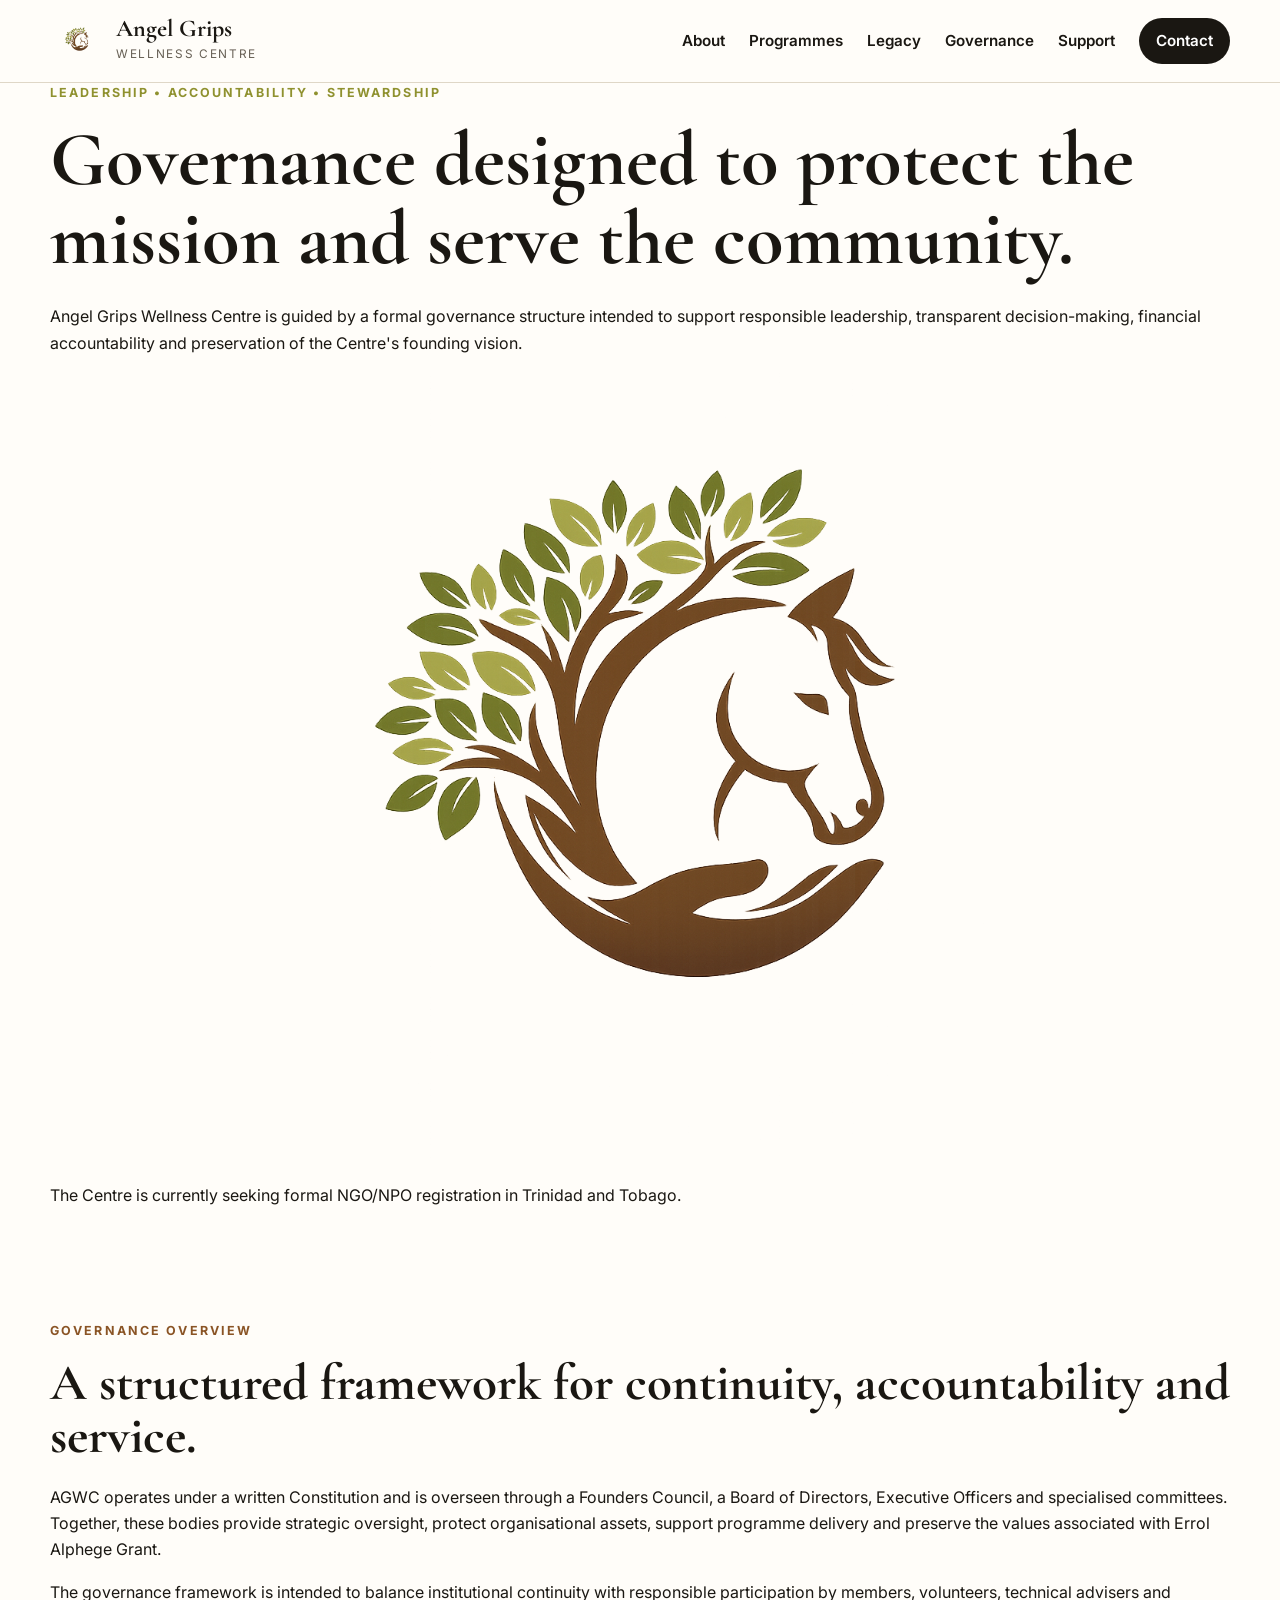
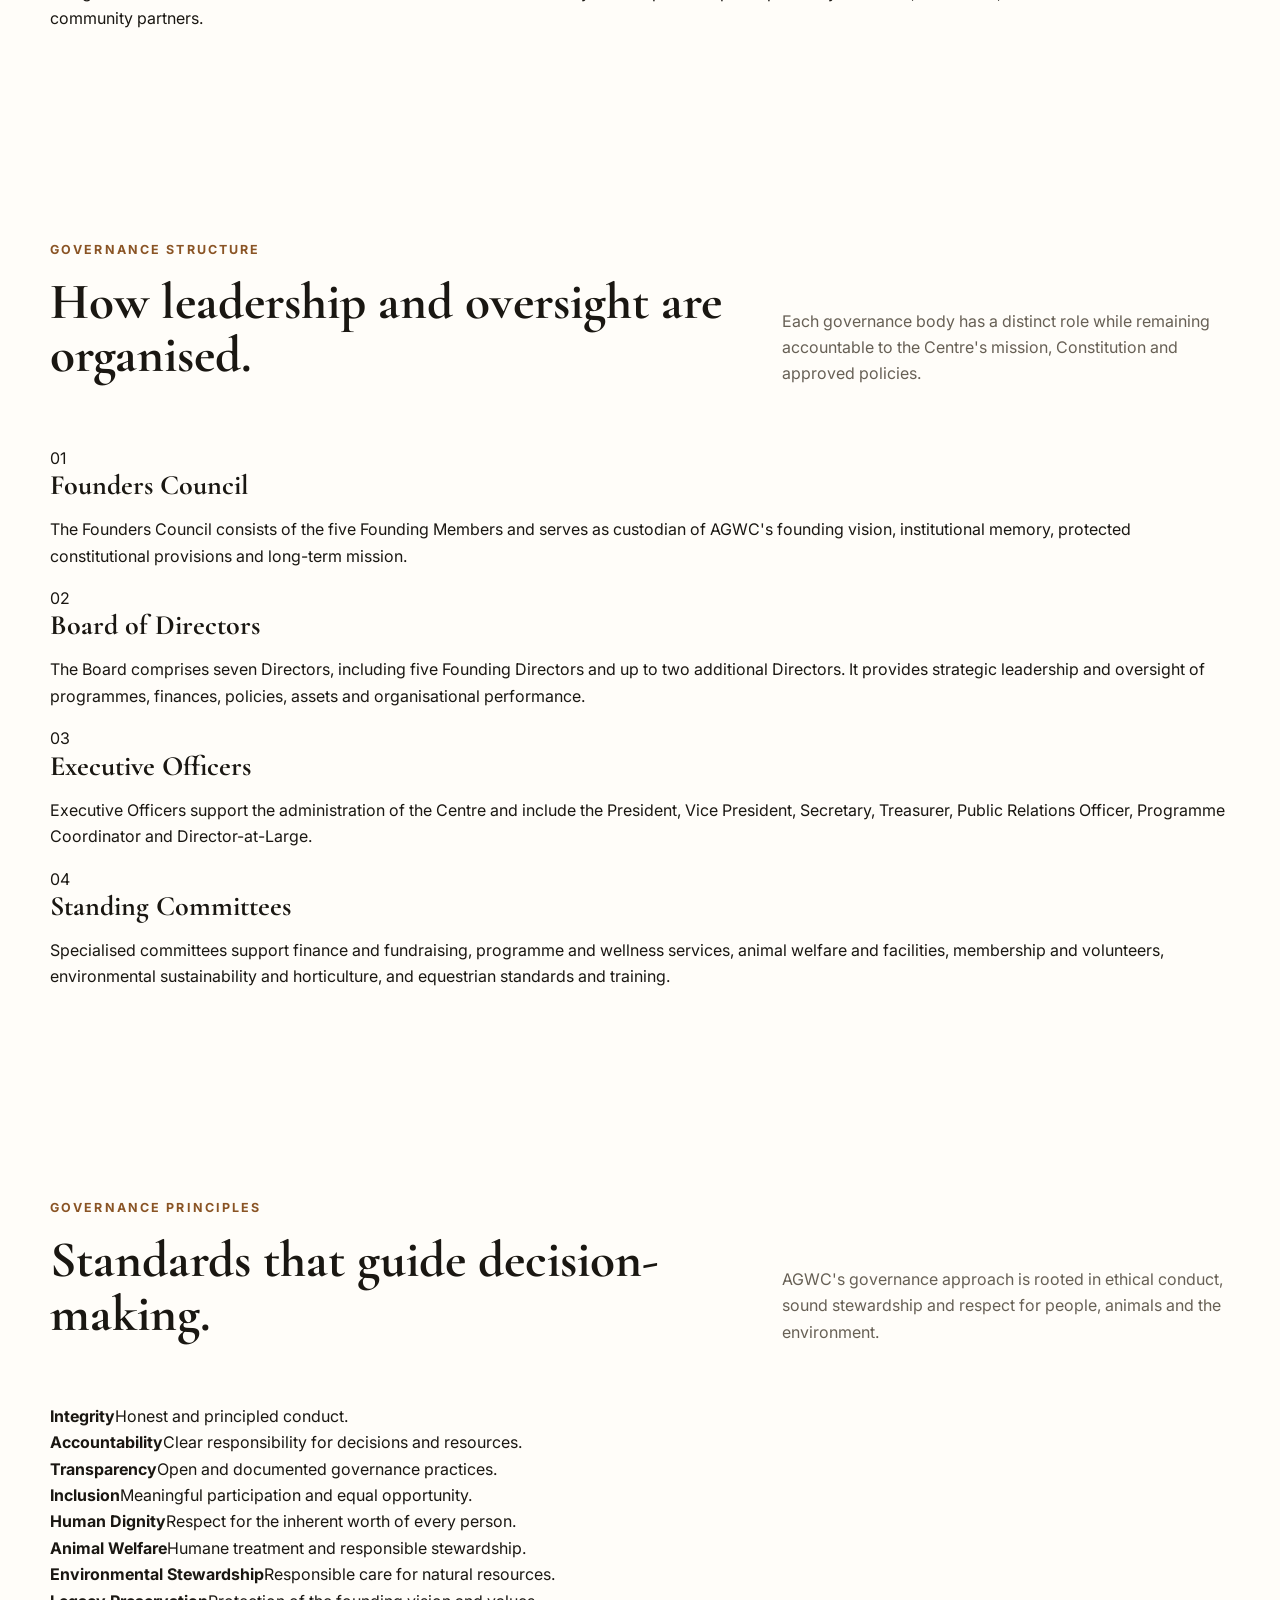
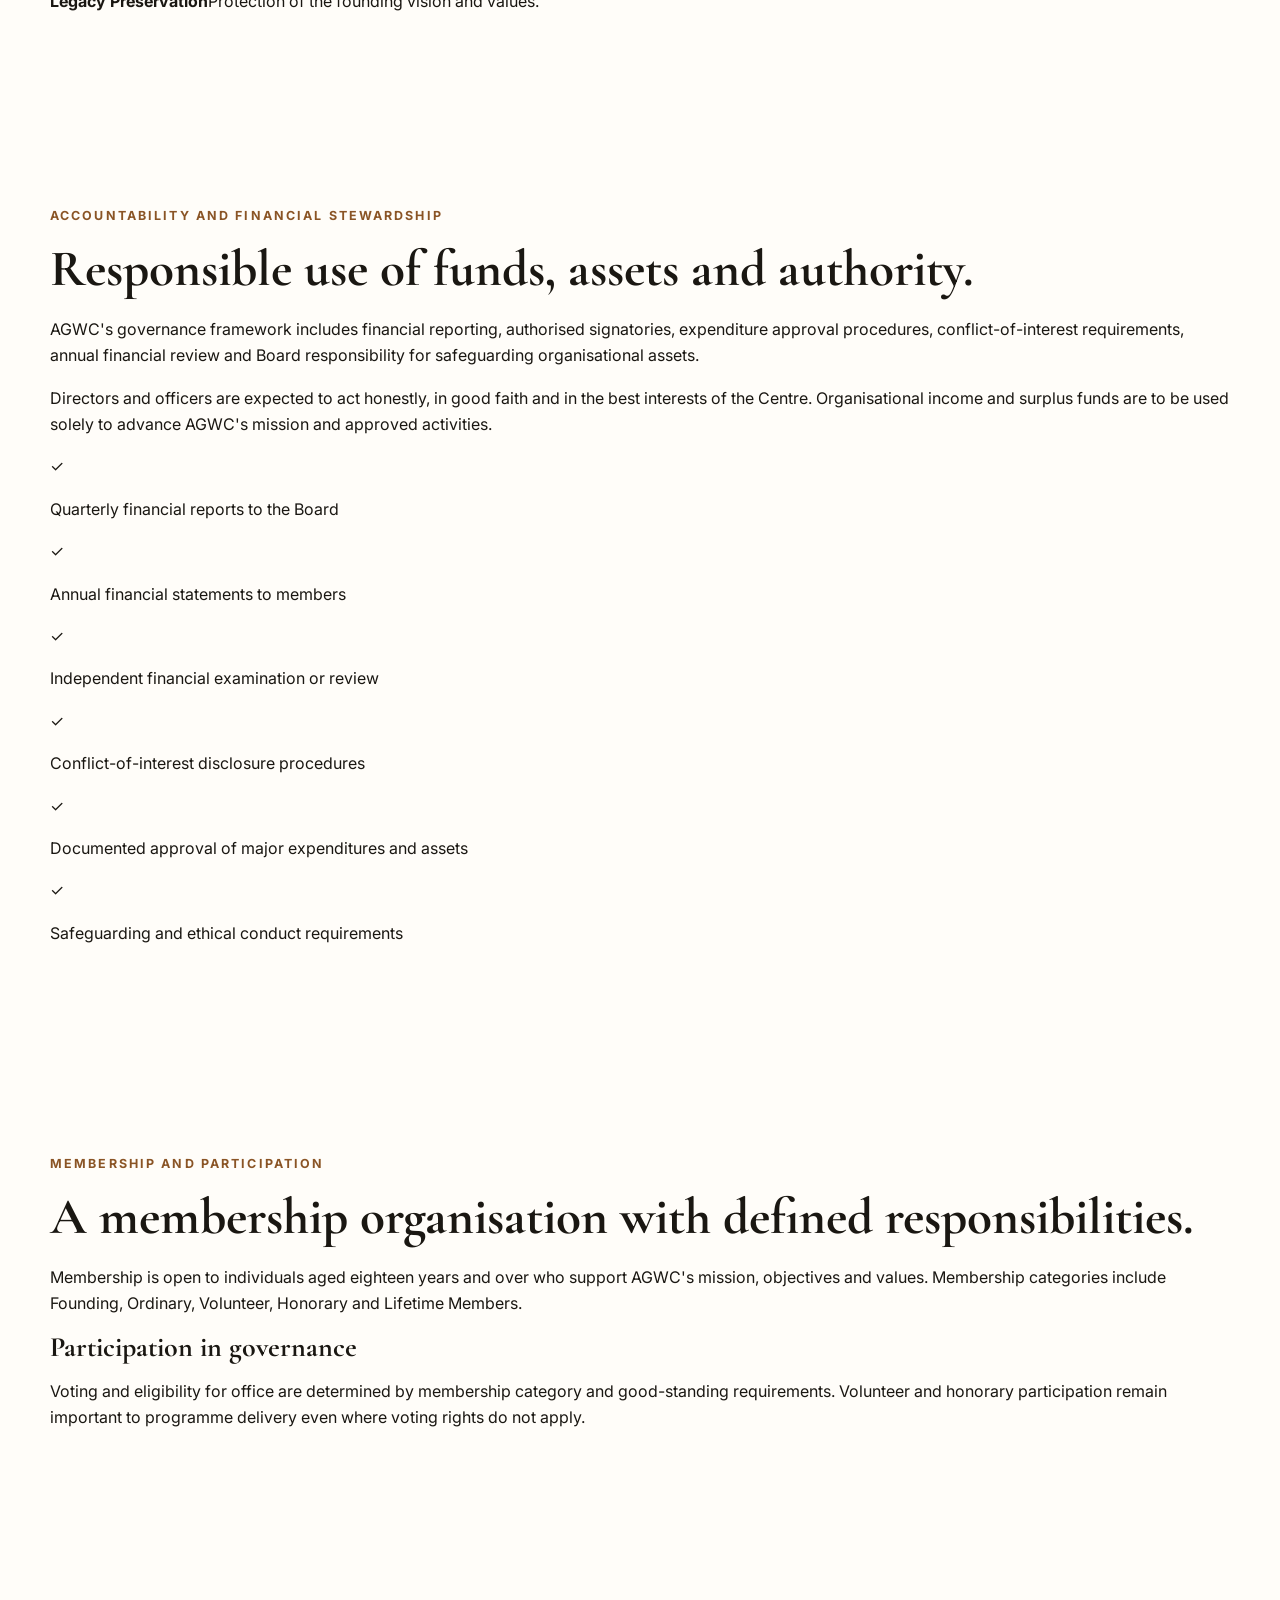
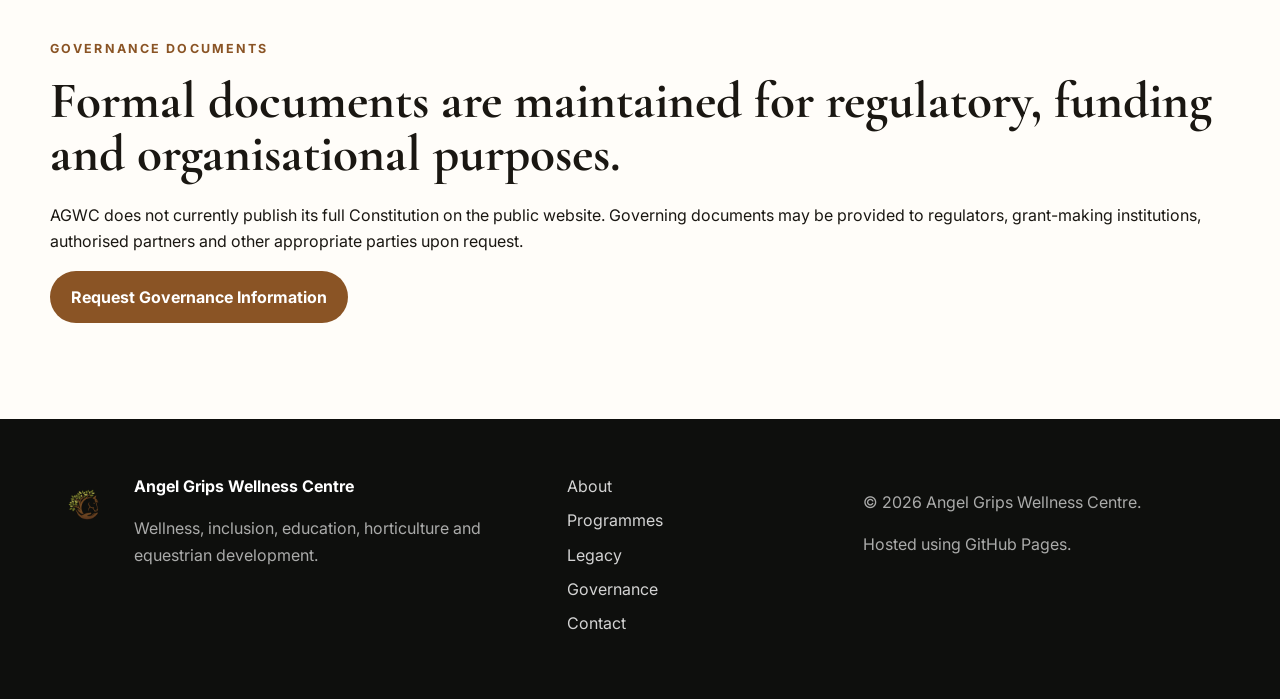
==== governance.html @ 76f5ae63 "Add files via upload" ====
<!DOCTYPE html>
<html lang="en">
<head>
  <meta charset="UTF-8">
  <meta name="viewport" content="width=device-width, initial-scale=1.0">
  <meta name="description" content="Governance structure, accountability principles and leadership framework of Angel Grips Wellness Centre.">
  <title>Governance | Angel Grips Wellness Centre</title>
  <link rel="preconnect" href="https://fonts.googleapis.com">
  <link rel="preconnect" href="https://fonts.gstatic.com" crossorigin>
  <link href="https://fonts.googleapis.com/css2?family=Cormorant+Garamond:wght@600;700&family=Inter:wght@400;500;600;700&display=swap" rel="stylesheet">
  <link rel="stylesheet" href="assets/css/styles.css">
  <link rel="stylesheet" href="assets/css/governance.css">
</head>
<body>
  <a class="skip-link" href="#main-content">Skip to main content</a>

  <header class="site-header">
    <div class="container nav-wrap">
      <a class="brand" href="index.html" aria-label="Angel Grips Wellness Centre home">
        <img src="assets/images/AngelGripsLogo.png" alt="" class="brand-logo">
        <div>
          <span class="brand-name">Angel Grips</span>
          <span class="brand-subtitle">Wellness Centre</span>
        </div>
      </a>

      <button class="menu-toggle" aria-expanded="false" aria-controls="primary-navigation">
        <span class="sr-only">Open navigation</span>
        <span></span><span></span><span></span>
      </button>

      <nav id="primary-navigation" class="primary-nav" aria-label="Primary navigation">
        <a href="index.html#about">About</a>
        <a href="index.html#programmes">Programmes</a>
        <a href="index.html#legacy">Legacy</a>
        <a href="governance.html" aria-current="page">Governance</a>
        <a href="index.html#support">Support</a>
        <a class="nav-button" href="index.html#contact">Contact</a>
      </nav>
    </div>
  </header>

  <main id="main-content">
    <section class="governance-hero">
      <div class="container governance-hero-grid">
        <div>
          <p class="eyebrow">Leadership • Accountability • Stewardship</p>
          <h1>Governance designed to protect the mission and serve the community.</h1>
          <p class="governance-hero-copy">
            Angel Grips Wellness Centre is guided by a formal governance structure intended to support
            responsible leadership, transparent decision-making, financial accountability and preservation
            of the Centre's founding vision.
          </p>
        </div>

        <div class="governance-hero-panel">
          <img src="assets/images/AngelGripsLogo.png" alt="Angel Grips Wellness Centre logo" class="governance-hero-logo">
          <p>The Centre is currently seeking formal NGO/NPO registration in Trinidad and Tobago.</p>
        </div>
      </div>
    </section>

    <section class="section governance-overview">
      <div class="container governance-intro">
        <div>
          <p class="section-kicker">Governance overview</p>
          <h2>A structured framework for continuity, accountability and service.</h2>
        </div>
        <div>
          <p>
            AGWC operates under a written Constitution and is overseen through a Founders Council,
            a Board of Directors, Executive Officers and specialised committees. Together, these bodies
            provide strategic oversight, protect organisational assets, support programme delivery and
            preserve the values associated with Errol Alphege Grant.
          </p>
          <p>
            The governance framework is intended to balance institutional continuity with responsible
            participation by members, volunteers, technical advisers and community partners.
          </p>
        </div>
      </div>
    </section>

    <section class="section governance-structure-section">
      <div class="container">
        <div class="section-heading">
          <div>
            <p class="section-kicker">Governance structure</p>
            <h2>How leadership and oversight are organised.</h2>
          </div>
          <p>
            Each governance body has a distinct role while remaining accountable to the Centre's
            mission, Constitution and approved policies.
          </p>
        </div>

        <div class="governance-grid">
          <article class="governance-card">
            <span class="governance-card-number">01</span>
            <h3>Founders Council</h3>
            <p>
              The Founders Council consists of the five Founding Members and serves as custodian of
              AGWC's founding vision, institutional memory, protected constitutional provisions and
              long-term mission.
            </p>
          </article>

          <article class="governance-card">
            <span class="governance-card-number">02</span>
            <h3>Board of Directors</h3>
            <p>
              The Board comprises seven Directors, including five Founding Directors and up to two
              additional Directors. It provides strategic leadership and oversight of programmes,
              finances, policies, assets and organisational performance.
            </p>
          </article>

          <article class="governance-card">
            <span class="governance-card-number">03</span>
            <h3>Executive Officers</h3>
            <p>
              Executive Officers support the administration of the Centre and include the President,
              Vice President, Secretary, Treasurer, Public Relations Officer, Programme Coordinator
              and Director-at-Large.
            </p>
          </article>

          <article class="governance-card">
            <span class="governance-card-number">04</span>
            <h3>Standing Committees</h3>
            <p>
              Specialised committees support finance and fundraising, programme and wellness services,
              animal welfare and facilities, membership and volunteers, environmental sustainability
              and horticulture, and equestrian standards and training.
            </p>
          </article>
        </div>
      </div>
    </section>

    <section class="section governance-principles-section">
      <div class="container">
        <div class="section-heading">
          <div>
            <p class="section-kicker">Governance principles</p>
            <h2>Standards that guide decision-making.</h2>
          </div>
          <p>
            AGWC's governance approach is rooted in ethical conduct, sound stewardship and respect
            for people, animals and the environment.
          </p>
        </div>

        <div class="principles-grid">
          <div class="principle-item"><strong>Integrity</strong><span>Honest and principled conduct.</span></div>
          <div class="principle-item"><strong>Accountability</strong><span>Clear responsibility for decisions and resources.</span></div>
          <div class="principle-item"><strong>Transparency</strong><span>Open and documented governance practices.</span></div>
          <div class="principle-item"><strong>Inclusion</strong><span>Meaningful participation and equal opportunity.</span></div>
          <div class="principle-item"><strong>Human Dignity</strong><span>Respect for the inherent worth of every person.</span></div>
          <div class="principle-item"><strong>Animal Welfare</strong><span>Humane treatment and responsible stewardship.</span></div>
          <div class="principle-item"><strong>Environmental Stewardship</strong><span>Responsible care for natural resources.</span></div>
          <div class="principle-item"><strong>Legacy Preservation</strong><span>Protection of the founding vision and values.</span></div>
        </div>
      </div>
    </section>

    <section class="section accountability-section">
      <div class="container accountability-layout">
        <div class="accountability-copy">
          <p class="section-kicker">Accountability and financial stewardship</p>
          <h2>Responsible use of funds, assets and authority.</h2>
          <p>
            AGWC's governance framework includes financial reporting, authorised signatories,
            expenditure approval procedures, conflict-of-interest requirements, annual financial
            review and Board responsibility for safeguarding organisational assets.
          </p>
          <p>
            Directors and officers are expected to act honestly, in good faith and in the best
            interests of the Centre. Organisational income and surplus funds are to be used solely
            to advance AGWC's mission and approved activities.
          </p>
        </div>

        <div class="accountability-list" aria-label="Accountability measures">
          <div><span>✓</span><p>Quarterly financial reports to the Board</p></div>
          <div><span>✓</span><p>Annual financial statements to members</p></div>
          <div><span>✓</span><p>Independent financial examination or review</p></div>
          <div><span>✓</span><p>Conflict-of-interest disclosure procedures</p></div>
          <div><span>✓</span><p>Documented approval of major expenditures and assets</p></div>
          <div><span>✓</span><p>Safeguarding and ethical conduct requirements</p></div>
        </div>
      </div>
    </section>

    <section class="section membership-section">
      <div class="container membership-layout">
        <div>
          <p class="section-kicker">Membership and participation</p>
          <h2>A membership organisation with defined responsibilities.</h2>
          <p>
            Membership is open to individuals aged eighteen years and over who support AGWC's
            mission, objectives and values. Membership categories include Founding, Ordinary,
            Volunteer, Honorary and Lifetime Members.
          </p>
        </div>

        <div class="membership-note">
          <h3>Participation in governance</h3>
          <p>
            Voting and eligibility for office are determined by membership category and good-standing
            requirements. Volunteer and honorary participation remain important to programme delivery
            even where voting rights do not apply.
          </p>
        </div>
      </div>
    </section>

    <section class="section documents-section">
      <div class="container documents-panel">
        <div>
          <p class="section-kicker">Governance documents</p>
          <h2>Formal documents are maintained for regulatory, funding and organisational purposes.</h2>
          <p>
            AGWC does not currently publish its full Constitution on the public website.
            Governing documents may be provided to regulators, grant-making institutions,
            authorised partners and other appropriate parties upon request.
          </p>
        </div>

        <div>
          <a class="button button-primary" href="index.html#contact">Request Governance Information</a>
        </div>
      </div>
    </section>
  </main>

  <footer class="site-footer">
    <div class="container footer-grid">
      <div class="footer-brand">
        <img src="assets/images/AngelGripsLogo.png" alt="" class="footer-logo">
        <div>
          <strong>Angel Grips Wellness Centre</strong>
          <p>Wellness, inclusion, education, horticulture and equestrian development.</p>
        </div>
      </div>

      <div>
        <a href="index.html#about">About</a>
        <a href="index.html#programmes">Programmes</a>
        <a href="index.html#legacy">Legacy</a>
        <a href="governance.html">Governance</a>
        <a href="index.html#contact">Contact</a>
      </div>

      <div>
        <p>© <span id="year"></span> Angel Grips Wellness Centre.</p>
        <p>Hosted using GitHub Pages.</p>
      </div>
    </div>
  </footer>

  <script src="assets/js/main.js"></script>
</body>
</html>
---- assets/css/styles.css ----
/* AGWC Homepage Version 2 */
:root {
  --ink: #1a1712;
  --cream: #f5efe3;
  --paper: #fffdf9;
  --bronze: #8a5425;
  --bronze-deep: #603714;
  --olive: #8f912f;
  --olive-soft: #dfe2b9;
  --green: #2f4734;
  --muted: #676055;
  --line: #d8cdbb;
  --shadow: 0 20px 50px rgba(26, 23, 18, 0.10);
  --radius: 20px;
  --container: 1180px;
}

* { box-sizing: border-box; }

html { scroll-behavior: smooth; }

body {
  margin: 0;
  font-family: "Inter", Arial, sans-serif;
  color: var(--ink);
  background: var(--paper);
  line-height: 1.65;
}

img { max-width: 100%; }

a { color: inherit; }

.container {
  width: min(calc(100% - 40px), var(--container));
  margin-inline: auto;
}

.skip-link {
  position: absolute;
  left: -9999px;
  top: 10px;
  background: var(--ink);
  color: white;
  padding: 10px 14px;
  z-index: 1000;
}

.skip-link:focus { left: 10px; }

.sr-only {
  position: absolute;
  width: 1px;
  height: 1px;
  padding: 0;
  margin: -1px;
  overflow: hidden;
  clip: rect(0, 0, 0, 0);
  white-space: nowrap;
  border: 0;
}

.site-header {
  position: sticky;
  top: 0;
  z-index: 50;
  background: rgba(255, 253, 249, 0.97);
  backdrop-filter: blur(12px);
  border-bottom: 1px solid rgba(216, 205, 187, 0.8);
}

.nav-wrap {
  min-height: 82px;
  display: flex;
  align-items: center;
  justify-content: space-between;
  gap: 28px;
}

.brand {
  display: inline-flex;
  align-items: center;
  gap: 12px;
  text-decoration: none;
}

.brand-logo {
  width: 54px;
  height: 54px;
  object-fit: contain;
}

.brand-name,
.brand-subtitle { display: block; }

.brand-name {
  font-family: "Cormorant Garamond", serif;
  font-size: 1.5rem;
  font-weight: 700;
  line-height: 1;
}

.brand-subtitle {
  font-size: 0.74rem;
  letter-spacing: 0.14em;
  text-transform: uppercase;
  color: var(--muted);
  margin-top: 4px;
}

.primary-nav {
  display: flex;
  align-items: center;
  gap: 24px;
}

.primary-nav a {
  text-decoration: none;
  font-weight: 600;
  font-size: 0.95rem;
}

.primary-nav a:hover,
.primary-nav a:focus-visible {
  color: var(--bronze);
}

.nav-button {
  padding: 10px 17px;
  border-radius: 999px;
  background: var(--ink);
  color: white !important;
}

.menu-toggle {
  display: none;
  border: 0;
  background: transparent;
  padding: 8px;
}

.menu-toggle span:not(.sr-only) {
  display: block;
  width: 26px;
  height: 2px;
  margin: 5px 0;
  background: var(--ink);
}

.hero {
  position: relative;
  overflow: hidden;
  background:
    radial-gradient(circle at 82% 28%, rgba(143,145,47,0.18), transparent 24%),
    radial-gradient(circle at 12% 18%, rgba(138,84,37,0.11), transparent 26%),
    linear-gradient(135deg, #fffdf9 0%, #f5efe3 100%);
}

.hero::after {
  content: "";
  position: absolute;
  inset: auto -8% -36% auto;
  width: 620px;
  height: 620px;
  border-radius: 50%;
  border: 1px solid rgba(138,84,37,0.13);
}

.hero-grid {
  min-height: 690px;
  display: grid;
  grid-template-columns: 1.05fr 0.95fr;
  gap: 60px;
  align-items: center;
  padding-block: 90px;
  position: relative;
  z-index: 1;
}

.eyebrow,
.section-kicker {
  margin: 0 0 16px;
  text-transform: uppercase;
  letter-spacing: 0.17em;
  font-size: 0.78rem;
  font-weight: 700;
}

.eyebrow { color: var(--olive); }
.section-kicker { color: var(--bronze); }

h1, h2, h3 {
  font-family: "Cormorant Garamond", serif;
  line-height: 1.04;
  margin-top: 0;
}

h1 {
  font-size: clamp(3.2rem, 6vw, 5.9rem);
  margin-bottom: 24px;
}

h2 {
  font-size: clamp(2.2rem, 4vw, 3.7rem);
  margin-bottom: 20px;
}

h3 {
  font-size: 1.75rem;
  margin-bottom: 12px;
}

.hero-copy {
  max-width: 700px;
  font-size: 1.15rem;
  color: var(--muted);
}

.hero-actions,
.support-actions {
  display: flex;
  flex-wrap: wrap;
  gap: 14px;
  margin-top: 32px;
}

.button {
  display: inline-flex;
  align-items: center;
  justify-content: center;
  min-height: 48px;
  padding: 12px 20px;
  border-radius: 999px;
  font-weight: 700;
  text-decoration: none;
  border: 1px solid transparent;
  transition: transform 0.18s ease, background 0.18s ease;
}

.button:hover,
.button:focus-visible {
  transform: translateY(-2px);
}

.button-primary {
  background: var(--bronze);
  color: white;
}

.button-outline {
  border-color: var(--ink);
  color: var(--ink);
  background: transparent;
}

.button-dark {
  background: var(--ink);
  color: white;
}

.button-light-outline {
  border-color: rgba(255,255,255,0.75);
  color: white;
}

.hero-logo-panel {
  position: relative;
  min-height: 510px;
  display: grid;
  place-items: center;
  align-content: center;
  padding: 38px;
  border: 1px solid rgba(138,84,37,0.18);
  border-radius: 34px;
  background: rgba(255,255,255,0.58);
  box-shadow: var(--shadow);
  backdrop-filter: blur(8px);
}

.logo-glow {
  position: absolute;
  width: 350px;
  height: 350px;
  border-radius: 50%;
  background: rgba(143,145,47,0.13);
  filter: blur(18px);
}

.hero-logo {
  position: relative;
  width: min(100%, 430px);
  max-height: 400px;
  object-fit: contain;
  filter: drop-shadow(0 18px 22px rgba(96,55,20,0.18));
}

.hero-tagline {
  position: relative;
  margin: 20px 0 0;
  text-align: center;
  color: var(--muted);
  font-weight: 600;
  font-size: 0.92rem;
}

.status-strip {
  background: var(--green);
  color: white;
}

.status-content {
  min-height: 64px;
  display: flex;
  align-items: center;
  justify-content: center;
  gap: 10px;
  text-align: center;
  font-size: 0.95rem;
}

.section { padding-block: 96px; }
.section-soft { background: var(--cream); }

.two-column,
.contact-layout {
  display: grid;
  grid-template-columns: 1fr 1fr;
  gap: 72px;
  align-items: start;
}

.two-column p,
.contact-layout p,
.statement-card p {
  color: var(--muted);
  font-size: 1.05rem;
}

.text-link {
  display: inline-block;
  margin-top: 12px;
  font-weight: 700;
  color: var(--green);
}

.cards-two {
  display: grid;
  grid-template-columns: repeat(2, 1fr);
  gap: 26px;
}

.statement-card {
  background: var(--paper);
  border: 1px solid var(--line);
  border-radius: var(--radius);
  padding: 36px;
  box-shadow: var(--shadow);
}

.section-heading {
  display: grid;
  grid-template-columns: 1.2fr 0.8fr;
  gap: 60px;
  align-items: end;
  margin-bottom: 42px;
}

.section-heading > p { color: var(--muted); }

.programme-grid {
  display: grid;
  grid-template-columns: repeat(4, 1fr);
  gap: 20px;
}

.programme-card {
  position: relative;
  min-height: 280px;
  padding: 28px;
  border-radius: var(--radius);
  border: 1px solid var(--line);
  background: var(--paper);
}

.programme-number {
  display: block;
  color: var(--olive);
  font-weight: 700;
  letter-spacing: 0.08em;
  margin-bottom: 52px;
}

.programme-card p { color: var(--muted); }


```css
/* =========================================
   Legacy Section
========================================= */

.legacy-section {
    background: var(--green);
    color: white;
}

.legacy-layout {
    display: grid;
    grid-template-columns: 1.7fr 0.8fr;
    gap: 30px;
    align-items: stretch;
}

.legacy-card {
    position: relative;
    padding: 44px;
    border-radius: var(--radius);
    overflow: hidden;
    background: rgba(255, 255, 255, 0.06);
    border: 1px solid rgba(255, 255, 255, 0.16);
}

.legacy-profile {
    position: relative;
    z-index: 2;
    display: grid;
    grid-template-columns: 260px 1fr;
    gap: 38px;
    align-items: center;
}

.legacy-photo-wrap {
    text-align: center;
}

.legacy-photo {
    display: block;
    width: 100%;
    height: 360px;
    object-fit: cover;
    object-position: center 28%;
    border-radius: 16px;
    border: 4px solid rgba(255, 255, 255, 0.22);
    box-shadow: 0 18px 40px rgba(0, 0, 0, 0.34);
}

.legacy-name {
    margin: 18px 0 0;
    font-family: "Cormorant Garamond", serif;
    font-size: 1.45rem;
    font-weight: 700;
    color: white;
}

.legacy-role {
    margin: 2px 0 0;
    color: rgba(255, 255, 255, 0.70);
    font-size: 0.82rem;
    letter-spacing: 0.12em;
    text-transform: uppercase;
}

.legacy-text {
    position: relative;
}

.legacy-text p {
    color: rgba(255, 255, 255, 0.82);
}

.legacy-text .section-kicker {
    color: var(--olive-soft);
}

.legacy-watermark {
    position: absolute;
    right: -20px;
    bottom: -30px;
    width: 260px;
    opacity: 0.06;
    pointer-events: none;
}

.legacy-quote {
    min-height: 100%;
    padding: 48px;
    display: flex;
    flex-direction: column;
    justify-content: center;
    border-radius: var(--radius);
    background: var(--cream);
    color: var(--ink);
}

.quote-mark {
    font-family: "Cormorant Garamond", serif;
    font-size: 7rem;
    line-height: 0.5;
    color: var(--bronze);
}

.legacy-quote p {
    font-family: "Cormorant Garamond", serif;
    font-size: 2.15rem;
    line-height: 1.17;
}

.legacy-quote small {
    color: var(--muted);
    text-transform: uppercase;
    letter-spacing: 0.12em;
}

/* Tablet and mobile layout */

@media (max-width: 1000px) {

    .legacy-layout {
        grid-template-columns: 1fr;
    }

    .legacy-profile {
        grid-template-columns: 220px 1fr;
    }

    .legacy-photo {
        height: 310px;
    }
}

@media (max-width: 700px) {

    .legacy-card,
    .legacy-quote {
        padding: 30px 22px;
    }

    .legacy-profile {
        grid-template-columns: 1fr;
        gap: 30px;
    }

    .legacy-photo-wrap {
        max-width: 280px;
        margin: 0 auto;
    }

    .legacy-photo {
        height: 360px;
    }

    .legacy-text {
        text-align: center;
    }

    .legacy-quote p {
        font-size: 1.8rem;
    }
}
```


.impact-grid {
  display: grid;
  grid-template-columns: repeat(4, 1fr);
  gap: 18px;
}

.impact-card {
  padding: 26px;
  border-top: 3px solid var(--olive);
  background: var(--cream);
  border-radius: 0 0 12px 12px;
}

.impact-card strong,
.impact-card span { display: block; }

.impact-card span {
  margin-top: 12px;
  color: var(--muted);
}

.support-section { padding-top: 20px; }

.support-panel {
  padding: 56px;
  background: var(--ink);
  color: white;
  border-radius: 26px;
  display: grid;
  grid-template-columns: 1.2fr 0.8fr;
  gap: 40px;
  align-items: center;
}

.support-panel p { color: rgba(255,255,255,0.78); }

.contact-section { background: var(--cream); }

.contact-card {
  background: var(--paper);
  padding: 34px;
  border-radius: var(--radius);
  border: 1px solid var(--line);
  box-shadow: var(--shadow);
}

.site-footer {
  background: #0e0f0d;
  color: white;
  padding-block: 54px;
}

.footer-grid {
  display: grid;
  grid-template-columns: 1.3fr 0.7fr 1fr;
  gap: 40px;
}

.footer-brand {
  display: flex;
  gap: 16px;
  align-items: flex-start;
}

.footer-logo {
  width: 68px;
  height: 68px;
  object-fit: contain;
}

.footer-grid p {
  color: rgba(255,255,255,0.65);
  margin-bottom: 0;
}

.footer-grid a {
  display: block;
  margin-bottom: 8px;
  text-decoration: none;
  color: rgba(255,255,255,0.82);
}

@media (max-width: 980px) {
  .menu-toggle { display: block; }

  .primary-nav {
    position: absolute;
    left: 20px;
    right: 20px;
    top: 76px;
    display: none;
    flex-direction: column;
    align-items: stretch;
    gap: 0;
    background: var(--paper);
    padding: 12px;
    border: 1px solid var(--line);
    border-radius: 14px;
    box-shadow: var(--shadow);
  }

  .primary-nav.open { display: flex; }

  .primary-nav a { padding: 12px; }

  .nav-button {
    text-align: center;
    margin-top: 6px;
  }

  .hero-grid,
  .legacy-layout,
  .support-panel {
    grid-template-columns: 1fr;
  }

  .hero-logo-panel {
    min-height: 430px;
  }

  .programme-grid,
  .impact-grid {
    grid-template-columns: repeat(2, 1fr);
  }
}

@media (max-width: 700px) {
  .container {
    width: min(calc(100% - 28px), var(--container));
  }

  .hero-grid {
    min-height: auto;
    padding-block: 70px;
  }

  h1 {
    font-size: clamp(3rem, 14vw, 4.6rem);
  }

  .hero-logo-panel {
    min-height: 360px;
    padding: 24px;
  }

  .hero-logo {
    width: min(100%, 300px);
  }

  .section { padding-block: 70px; }

  .two-column,
  .cards-two,
  .section-heading,
  .contact-layout,
  .footer-grid {
    grid-template-columns: 1fr;
    gap: 28px;
  }

  .programme-grid,
  .impact-grid {
    grid-template-columns: 1fr;
  }

  .status-content {
    display: block;
    padding-block: 16px;
  }

  .support-panel,
  .legacy-card,
  .legacy-quote {
    padding: 34px 24px;
  }
}
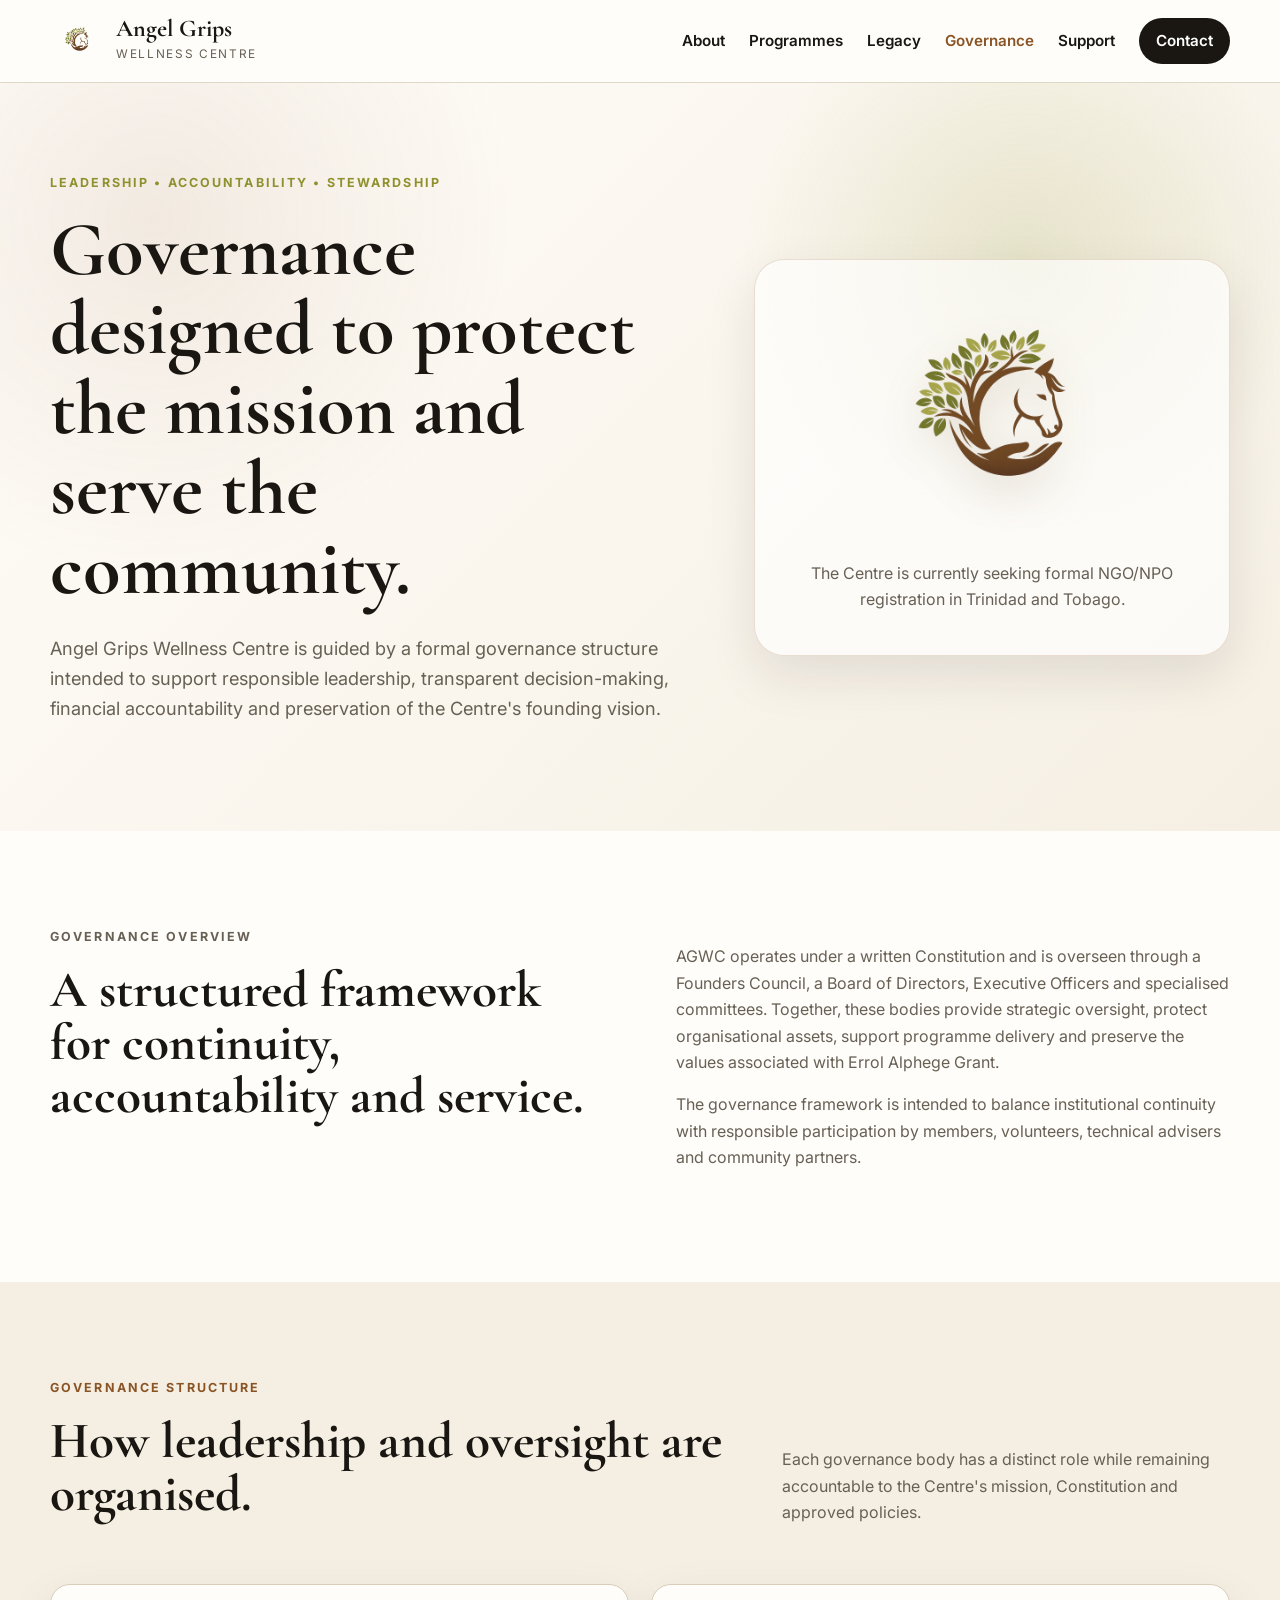
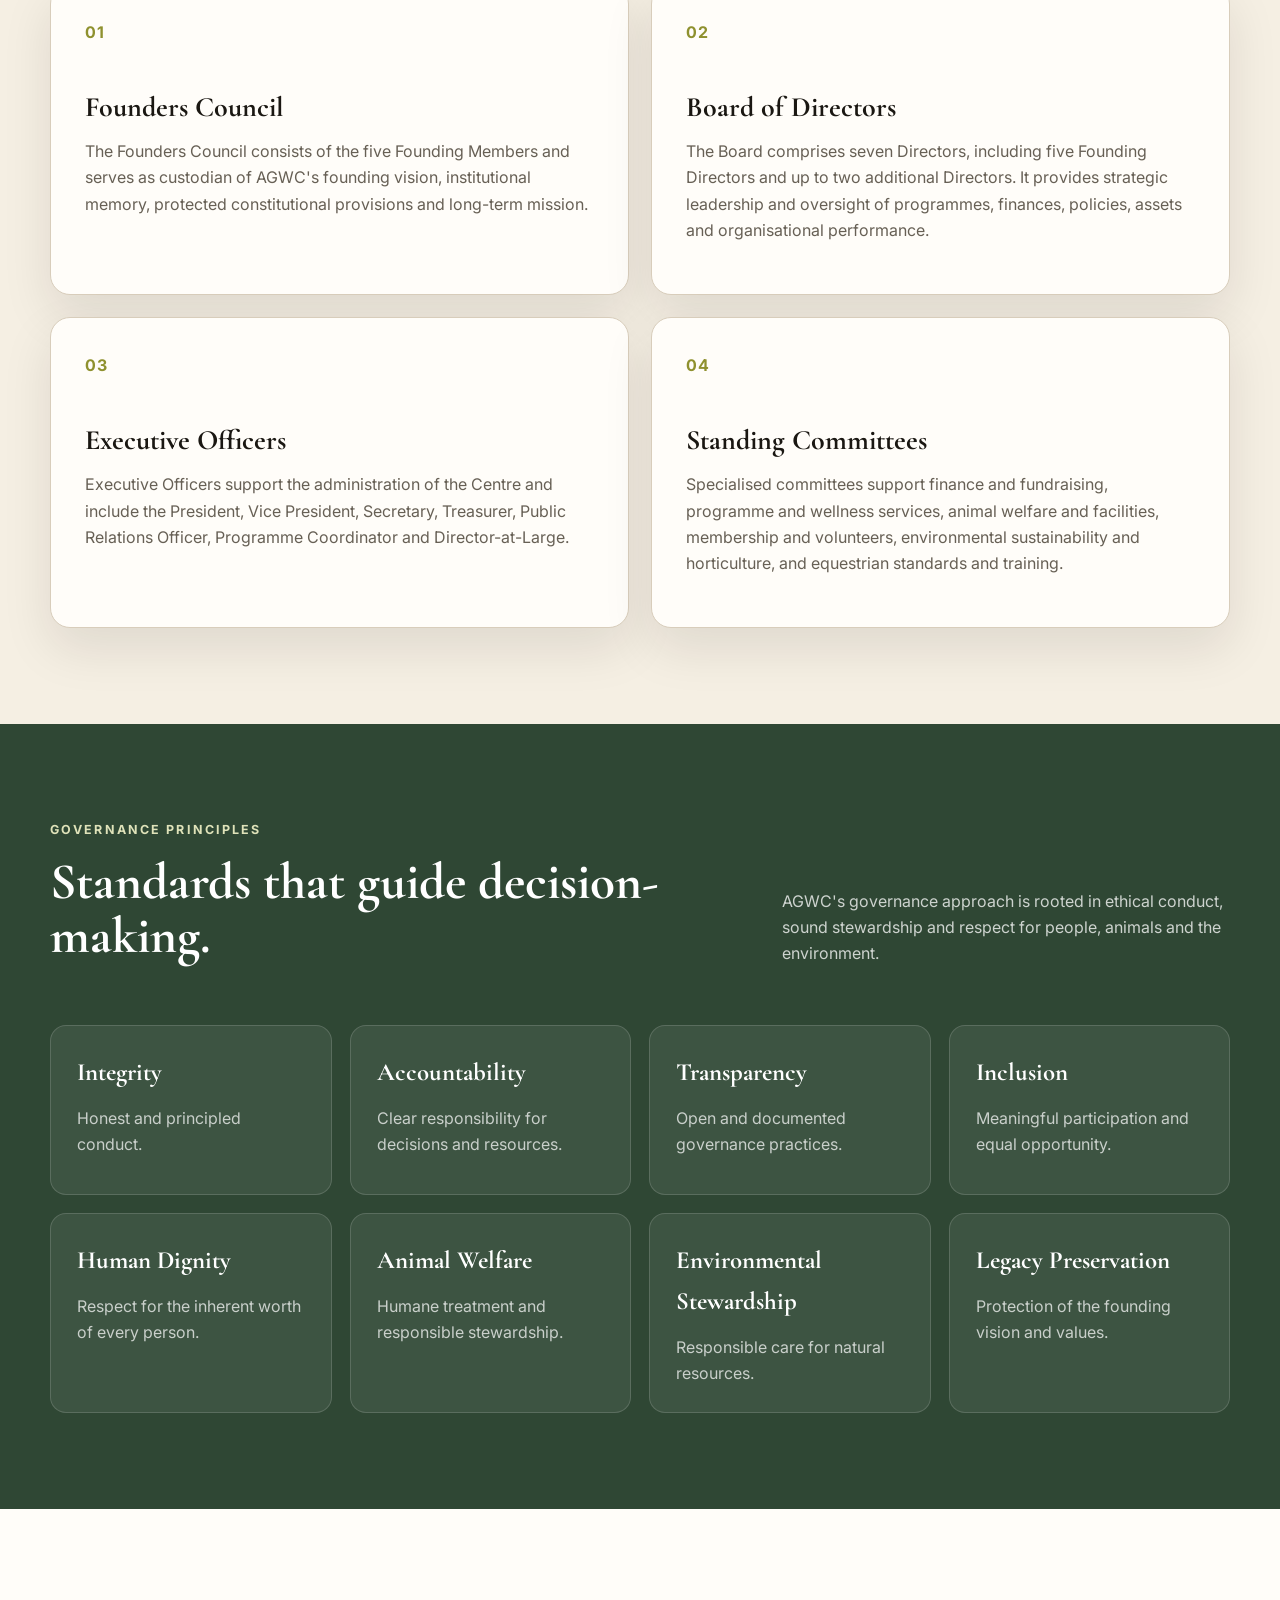
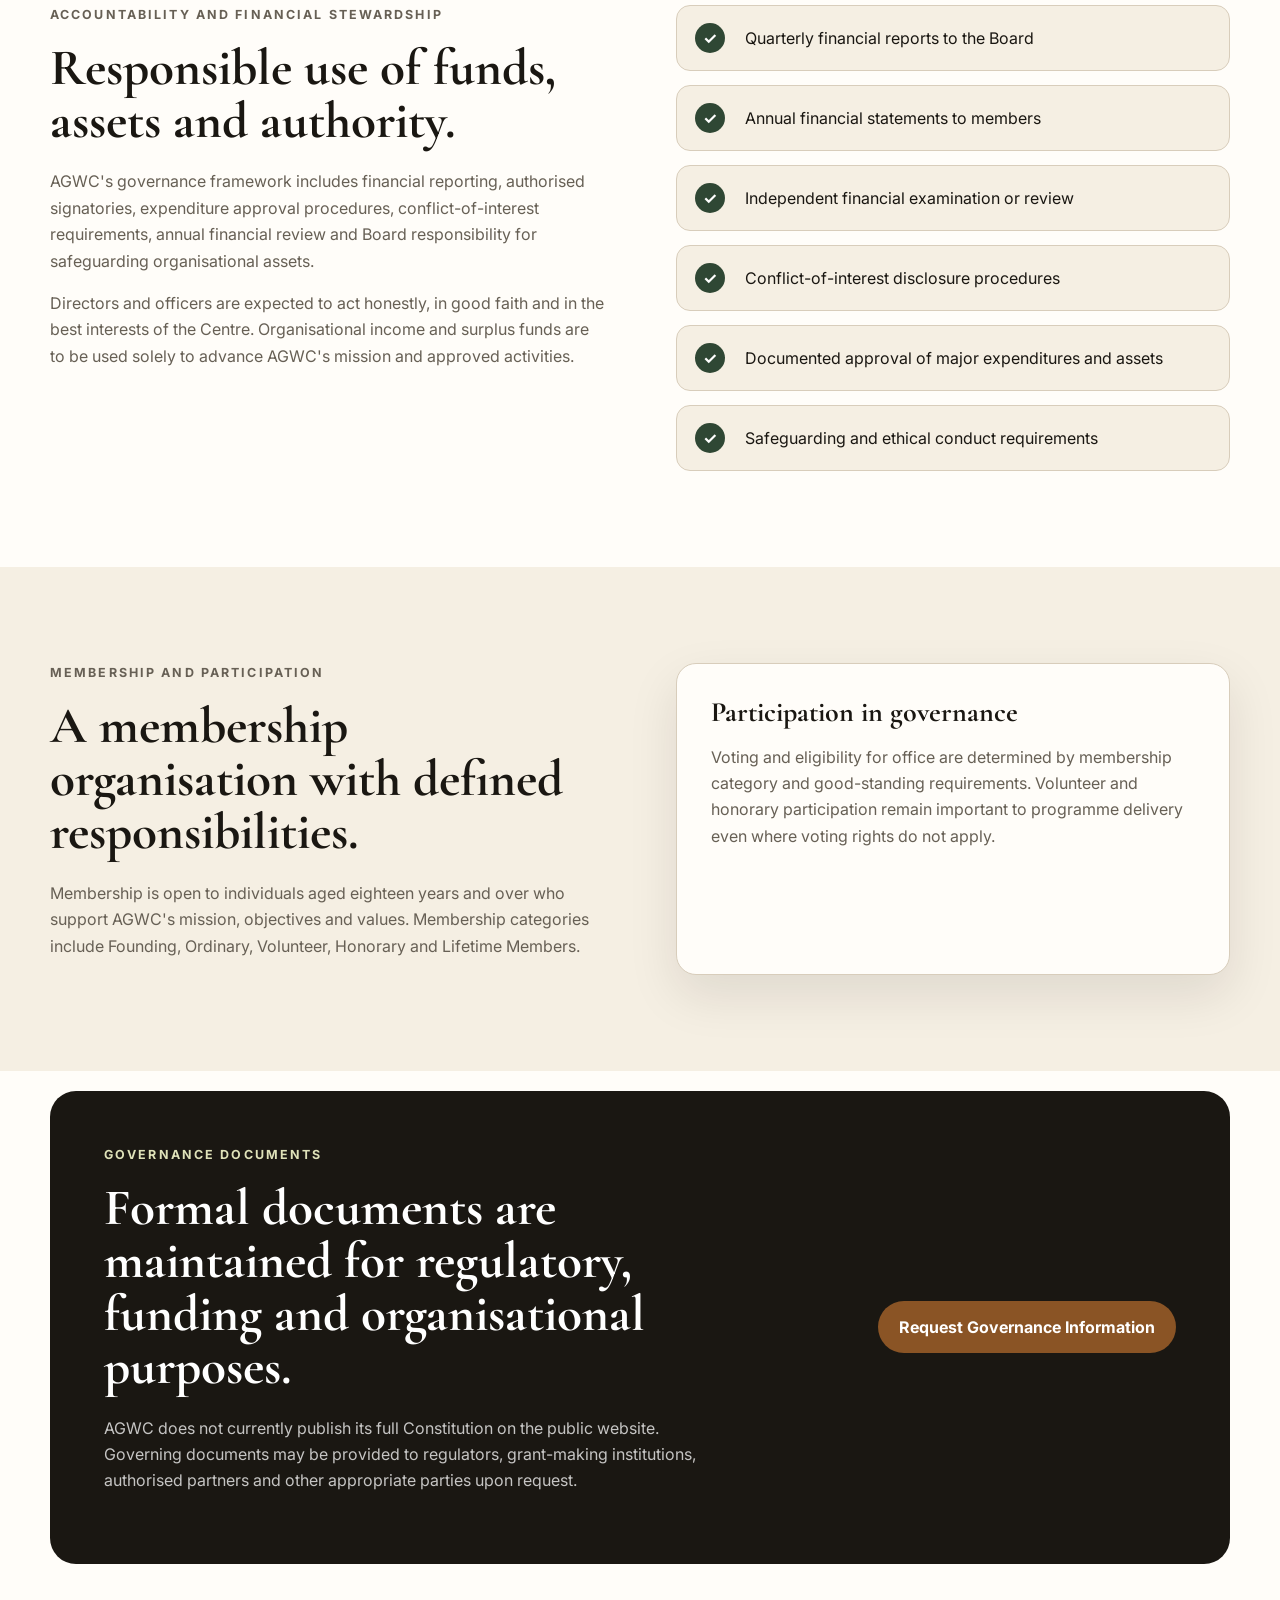
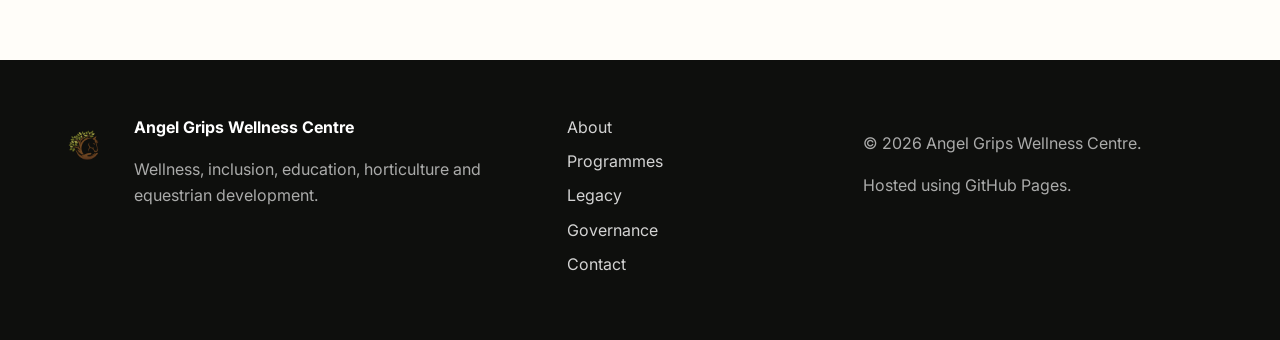
==== commit 0c11584f: "Update governance.html" ====
--- a/governance.html
+++ b/governance.html
@@ -10,6 +10,12 @@
   <link href="https://fonts.googleapis.com/css2?family=Cormorant+Garamond:wght@600;700&family=Inter:wght@400;500;600;700&display=swap" rel="stylesheet">
   <link rel="stylesheet" href="assets/css/styles.css">
   <link rel="stylesheet" href="assets/css/governance.css">
+  <!-- Favicon -->
+    <link rel="icon" href="assets/favicon/favicon.ico" sizes="any">
+    <link rel="icon" type="image/png" sizes="32x32" href="assets/favicon/favicon-32x32.png">
+    <link rel="icon" type="image/png" sizes="16x16" href="assets/favicon/favicon-16x16.png">
+    <link rel="apple-touch-icon" href="assets/favicon/apple-touch-icon.png">
+    <link rel="manifest" href="assets/favicon/site.webmanifest">
 </head>
 <body>
   <a class="skip-link" href="#main-content">Skip to main content</a>
--- a/assets/css/governance.css
+++ b/assets/css/governance.css
@@ -0,0 +1,202 @@
+/* =====================================================
+   AGWC GOVERNANCE PAGE
+===================================================== */
+
+.governance-hero {
+  position: relative;
+  overflow: hidden;
+  background:
+    radial-gradient(circle at 80% 24%, rgba(143,145,47,0.18), transparent 24%),
+    radial-gradient(circle at 12% 18%, rgba(138,84,37,0.10), transparent 28%),
+    linear-gradient(135deg, #fffdf9 0%, #f5efe3 100%);
+}
+
+.governance-hero-grid {
+  min-height: 610px;
+  display: grid;
+  grid-template-columns: 1.15fr 0.85fr;
+  gap: 60px;
+  align-items: center;
+  padding-block: 90px;
+}
+
+.governance-hero h1 { max-width: 860px; }
+
+.governance-hero-copy {
+  max-width: 720px;
+  color: var(--muted);
+  font-size: 1.14rem;
+}
+
+.governance-hero-panel {
+  padding: 42px;
+  border: 1px solid rgba(138,84,37,0.18);
+  border-radius: 30px;
+  background: rgba(255,255,255,0.66);
+  box-shadow: var(--shadow);
+  text-align: center;
+}
+
+.governance-hero-logo {
+  width: min(100%, 340px);
+  max-height: 310px;
+  object-fit: contain;
+  margin-inline: auto;
+  filter: drop-shadow(0 16px 20px rgba(96,55,20,0.16));
+}
+
+.governance-hero-panel p {
+  max-width: 420px;
+  margin: 24px auto 0;
+  color: var(--muted);
+}
+
+.governance-intro,
+.accountability-layout,
+.membership-layout {
+  display: grid;
+  grid-template-columns: 1fr 1fr;
+  gap: 72px;
+}
+
+.governance-intro p,
+.accountability-copy p,
+.membership-layout p { color: var(--muted); }
+
+.governance-structure-section,
+.membership-section { background: var(--cream); }
+
+.governance-grid {
+  display: grid;
+  grid-template-columns: repeat(2, 1fr);
+  gap: 22px;
+}
+
+.governance-card {
+  min-height: 300px;
+  padding: 34px;
+  border-radius: var(--radius);
+  background: var(--paper);
+  border: 1px solid var(--line);
+  box-shadow: var(--shadow);
+}
+
+.governance-card-number {
+  display: block;
+  margin-bottom: 48px;
+  color: var(--olive);
+  font-weight: 700;
+  letter-spacing: 0.08em;
+}
+
+.governance-card p { color: var(--muted); }
+
+.governance-principles-section {
+  background: var(--green);
+  color: white;
+}
+
+.governance-principles-section .section-kicker { color: var(--olive-soft); }
+.governance-principles-section .section-heading > p { color: rgba(255,255,255,0.76); }
+
+.principles-grid {
+  display: grid;
+  grid-template-columns: repeat(4, 1fr);
+  gap: 18px;
+}
+
+.principle-item {
+  min-height: 170px;
+  padding: 26px;
+  border-radius: 16px;
+  background: rgba(255,255,255,0.07);
+  border: 1px solid rgba(255,255,255,0.15);
+}
+
+.principle-item strong,
+.principle-item span { display: block; }
+
+.principle-item strong {
+  font-family: "Cormorant Garamond", serif;
+  font-size: 1.55rem;
+}
+
+.principle-item span {
+  margin-top: 12px;
+  color: rgba(255,255,255,0.72);
+}
+
+.accountability-list { display: grid; gap: 14px; }
+
+.accountability-list > div {
+  display: grid;
+  grid-template-columns: 36px 1fr;
+  gap: 14px;
+  align-items: start;
+  padding: 17px 18px;
+  border-radius: 14px;
+  background: var(--cream);
+  border: 1px solid var(--line);
+}
+
+.accountability-list span {
+  width: 30px;
+  height: 30px;
+  display: grid;
+  place-items: center;
+  border-radius: 50%;
+  background: var(--green);
+  color: white;
+  font-weight: 700;
+}
+
+.accountability-list p { margin: 2px 0 0; }
+
+.membership-note {
+  padding: 34px;
+  border-radius: var(--radius);
+  background: var(--paper);
+  border: 1px solid var(--line);
+  box-shadow: var(--shadow);
+}
+
+.documents-section { padding-top: 20px; }
+
+.documents-panel {
+  padding: 54px;
+  border-radius: 26px;
+  background: var(--ink);
+  color: white;
+  display: grid;
+  grid-template-columns: 1.2fr 0.8fr;
+  gap: 40px;
+  align-items: center;
+}
+
+.documents-panel p { color: rgba(255,255,255,0.75); }
+.documents-panel .section-kicker { color: var(--olive-soft); }
+.documents-panel > div:last-child { display: flex; justify-content: flex-end; }
+
+.primary-nav a[aria-current="page"] { color: var(--bronze); }
+
+@media (max-width: 980px) {
+  .governance-hero-grid,
+  .governance-intro,
+  .accountability-layout,
+  .membership-layout,
+  .documents-panel { grid-template-columns: 1fr; }
+
+  .principles-grid { grid-template-columns: repeat(2, 1fr); }
+  .documents-panel > div:last-child { justify-content: flex-start; }
+}
+
+@media (max-width: 700px) {
+  .governance-hero-grid { min-height: auto; padding-block: 70px; }
+  .governance-grid,
+  .principles-grid { grid-template-columns: 1fr; }
+
+  .governance-hero-panel,
+  .governance-card,
+  .membership-note,
+  .documents-panel { padding: 30px 24px; }
+}
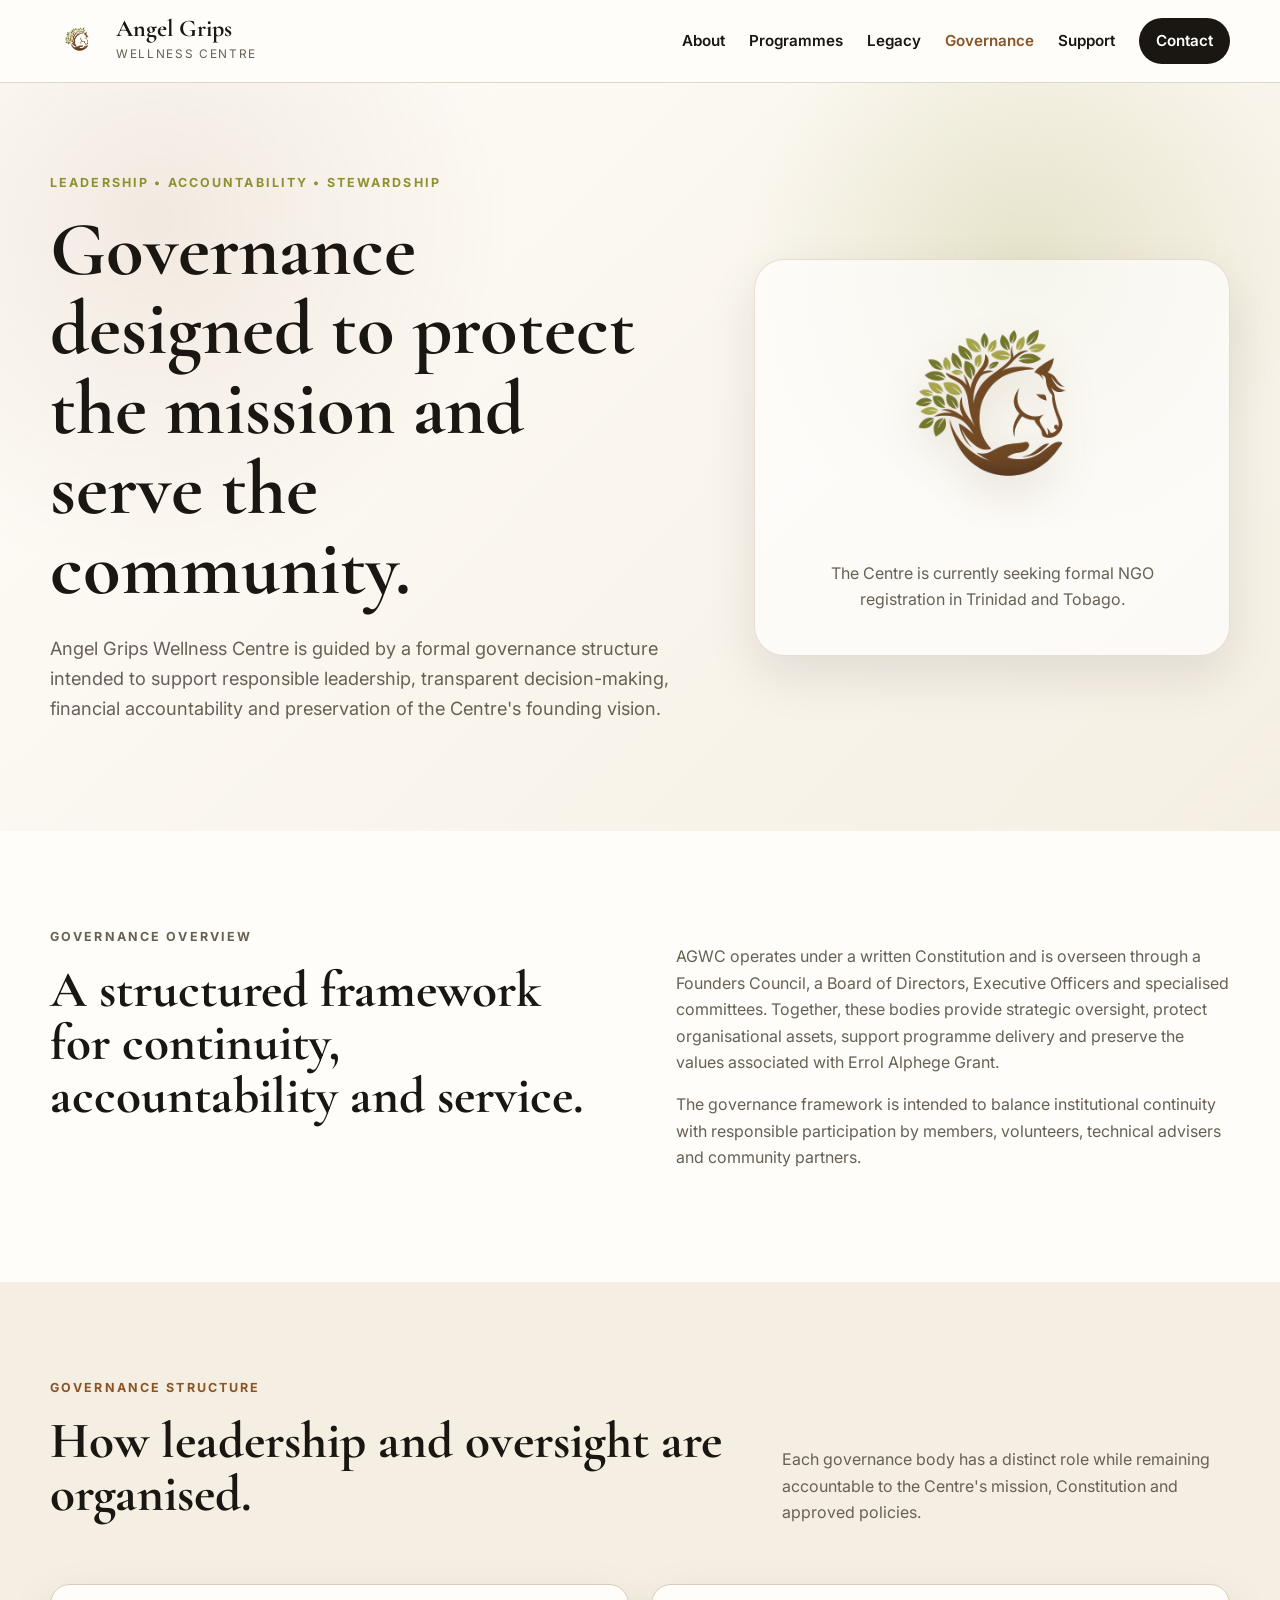
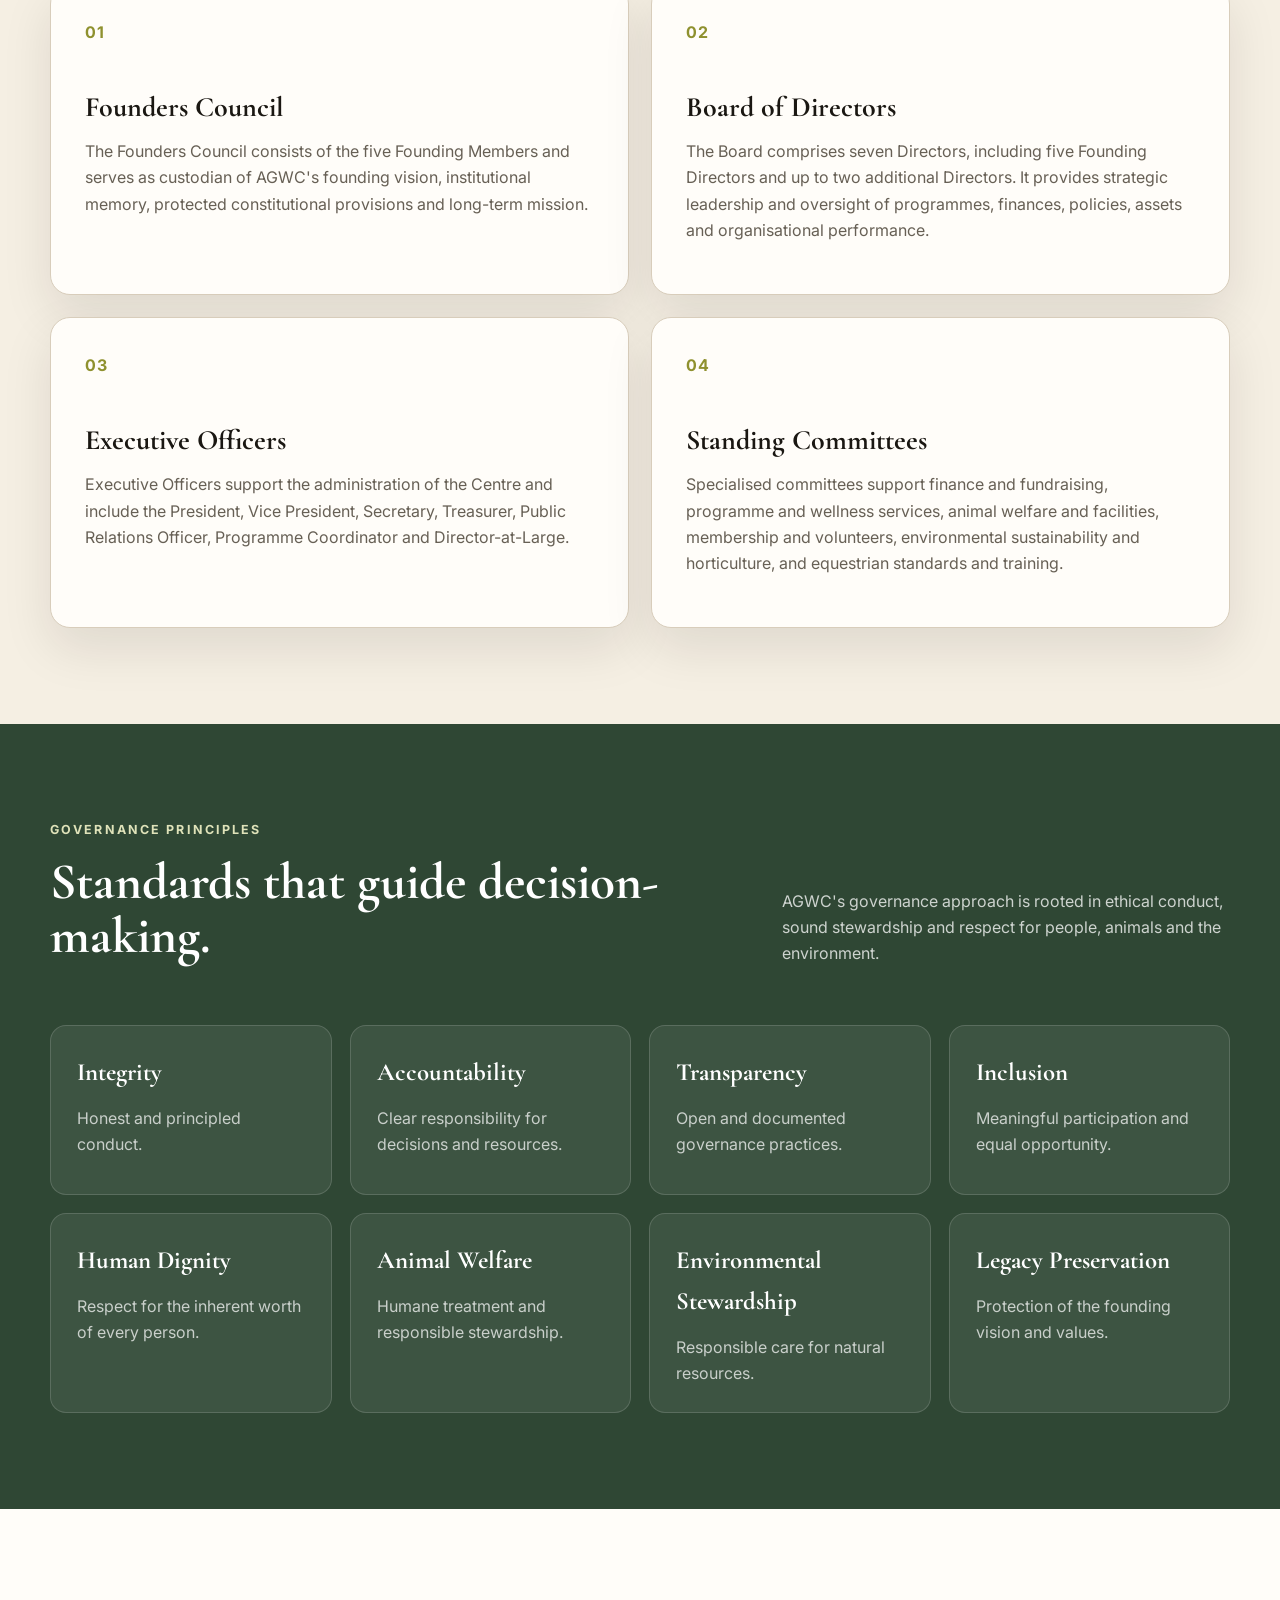
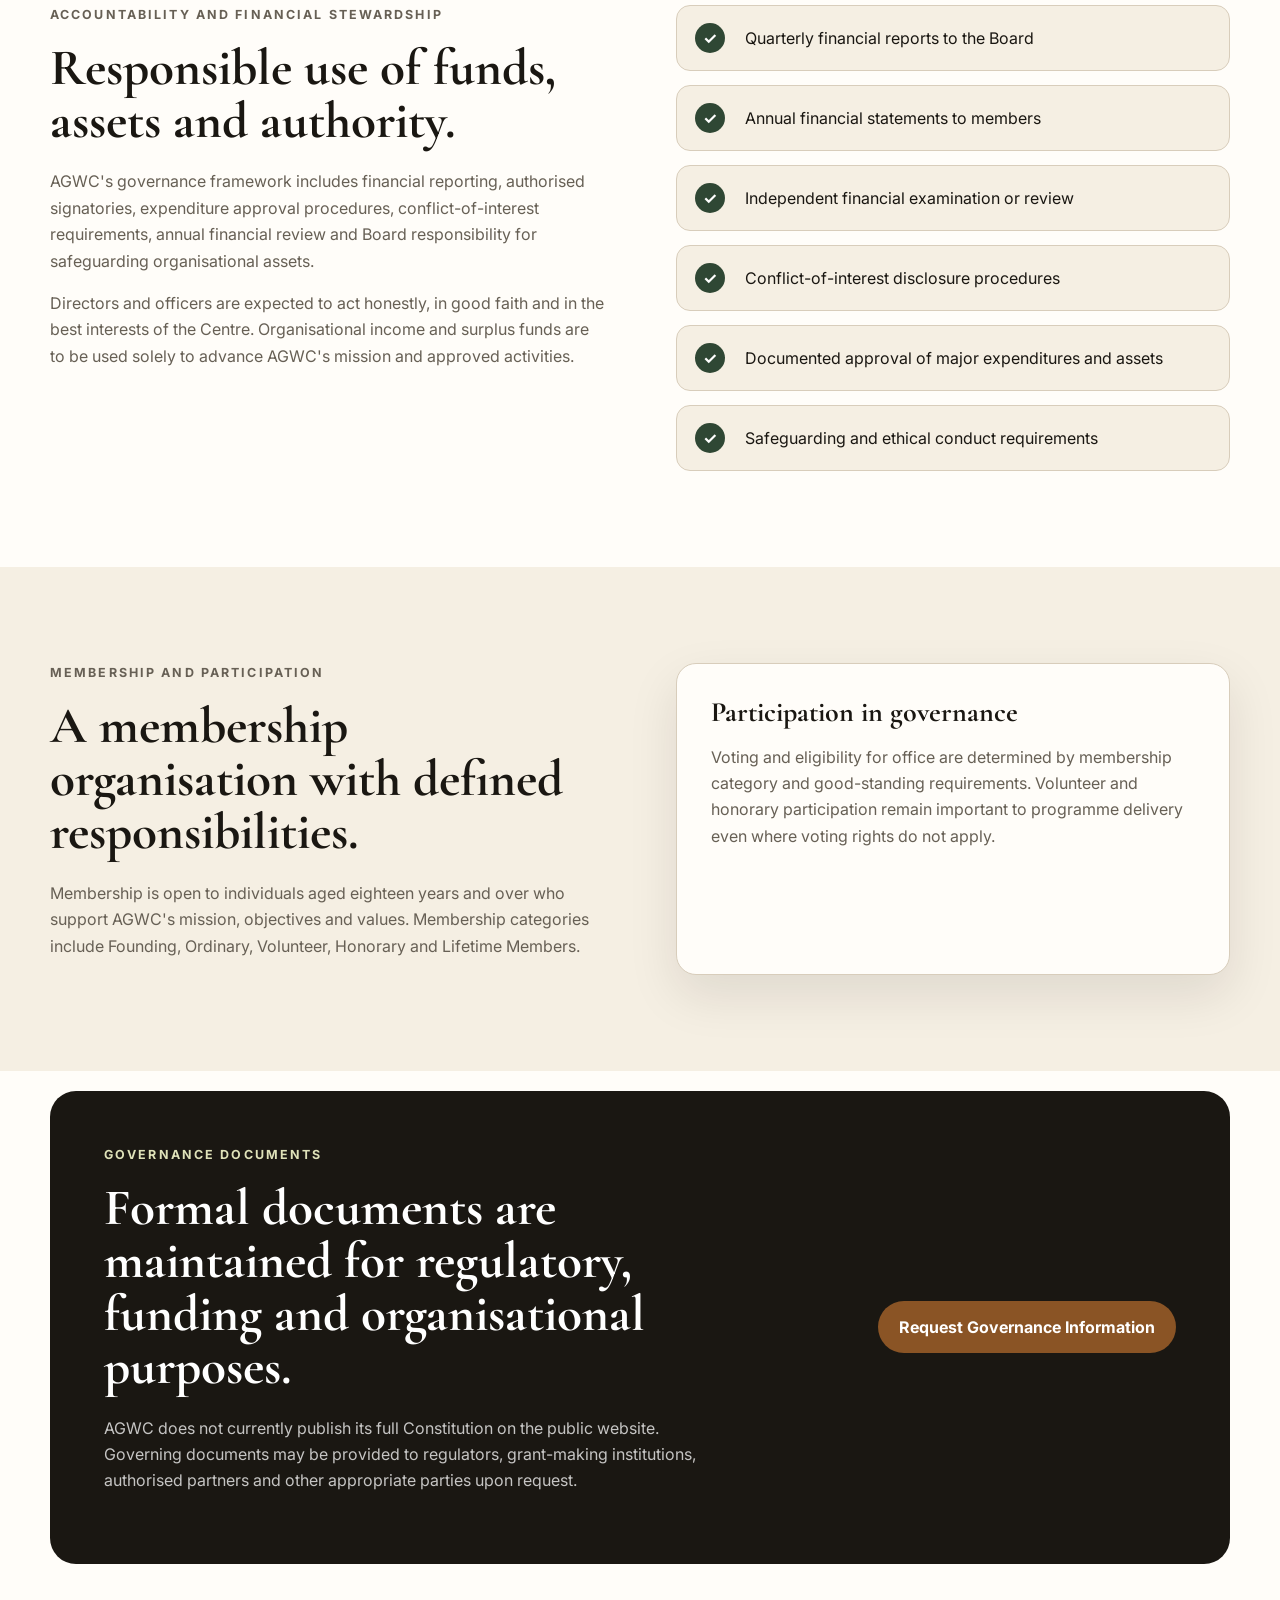
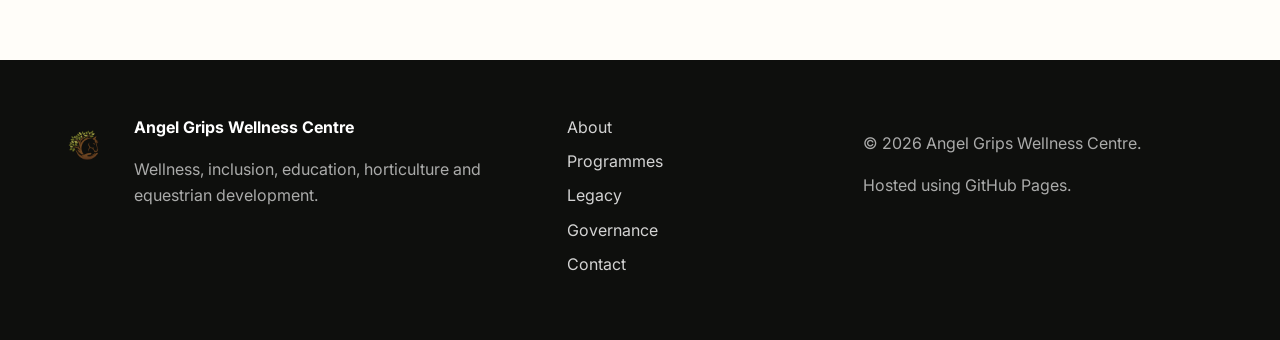
==== commit db28fab3: "Update governance.html" ====
--- a/governance.html
+++ b/governance.html
@@ -11,11 +11,11 @@
   <link rel="stylesheet" href="assets/css/styles.css">
   <link rel="stylesheet" href="assets/css/governance.css">
   <!-- Favicon -->
-    <link rel="icon" href="assets/favicon/favicon.ico" sizes="any">
-    <link rel="icon" type="image/png" sizes="32x32" href="assets/favicon/favicon-32x32.png">
-    <link rel="icon" type="image/png" sizes="16x16" href="assets/favicon/favicon-16x16.png">
-    <link rel="apple-touch-icon" href="assets/favicon/apple-touch-icon.png">
-    <link rel="manifest" href="assets/favicon/site.webmanifest">
+  <link rel="icon" href="assets/favicon/favicon.ico" sizes="any">
+  <link rel="icon" type="image/png" sizes="32x32" href="assets/favicon/favicon-32x32.png">
+  <link rel="icon" type="image/png" sizes="16x16" href="assets/favicon/favicon-16x16.png">
+  <link rel="apple-touch-icon" href="assets/favicon/apple-touch-icon.png">
+  <link rel="manifest" href="assets/favicon/site.webmanifest">
 </head>
 <body>
   <a class="skip-link" href="#main-content">Skip to main content</a>
@@ -61,7 +61,7 @@
 
         <div class="governance-hero-panel">
           <img src="assets/images/AngelGripsLogo.png" alt="Angel Grips Wellness Centre logo" class="governance-hero-logo">
-          <p>The Centre is currently seeking formal NGO/NPO registration in Trinidad and Tobago.</p>
+          <p>The Centre is currently seeking formal NGO registration in Trinidad and Tobago.</p>
         </div>
       </div>
     </section>
